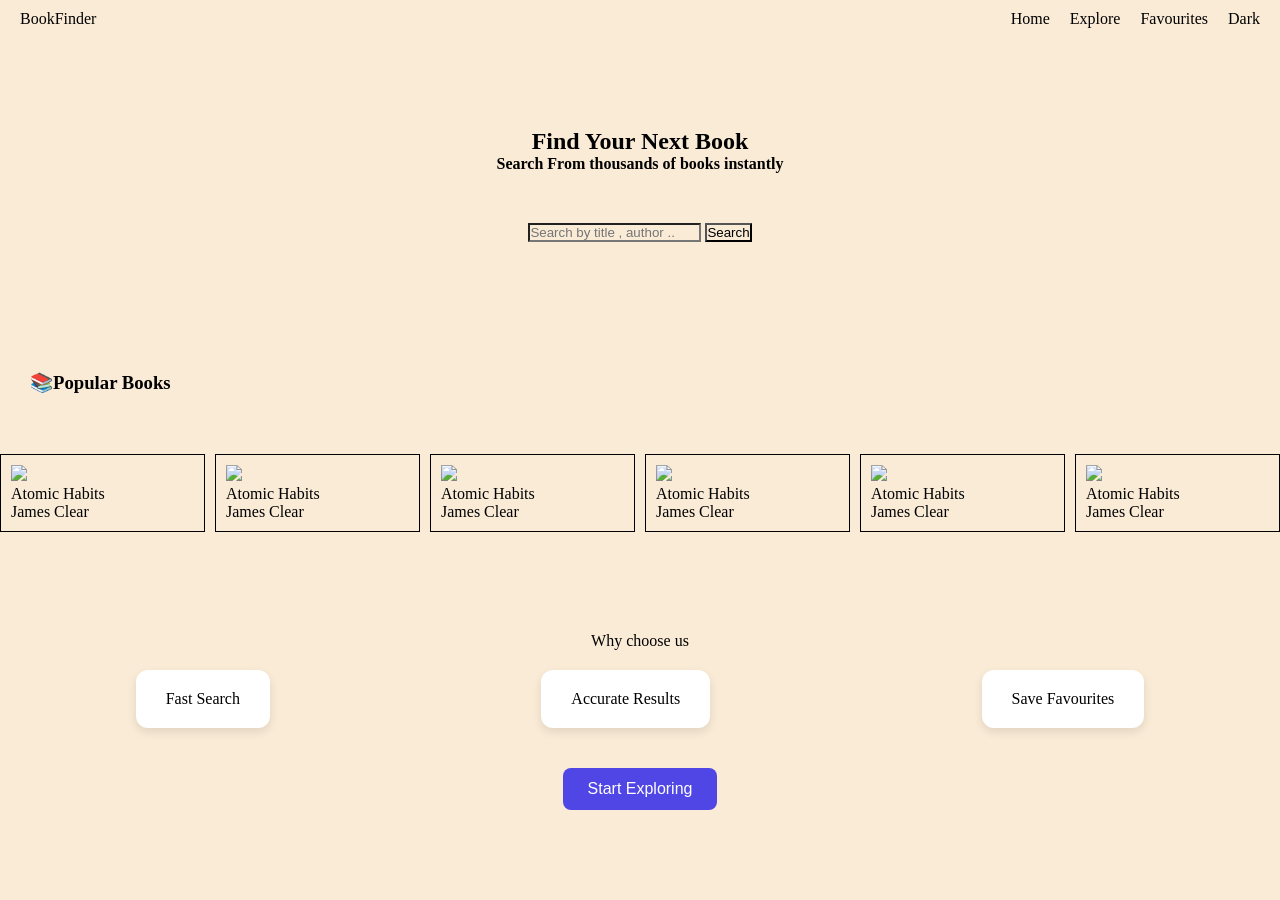
==== index.html @ 24c0fb3f "basic ui" ====
<!DOCTYPE html>
<html lang="en">
<head>
    <meta charset="UTF-8">
    <meta name="viewport" content="width=device-width, initial-scale=1.0">
    <title>Document</title>
    <style>
        *{
            margin: 0;
            padding: 0;
            background-color: antiquewhite;
        }
        #mian{
            height: 100%;
            width: 100%;
        }
        #navi,#navi_sub
        {
            display: flex;
            align-items: center;
        }
        #navi{
            padding-left: 20px;
            padding-top: 10px;
            justify-content: space-between;
        }
        .navi_com{
            margin-right: 20px;
        }
        #head {
            text-align: center;
            margin-top: 100px;
        }
        #searchBar{
            text-align: center;
            margin-top: 50px;
        }
        #popular{
            margin-top: 100px;
        }
        .card{
            width: 200px;
            border: 1px solid black;
            padding: 10px;
        }
        #cards{
            display: flex;
            gap: 10px;
            overflow-x: auto;
        }
        #books{
            margin-bottom: 30px;
            padding: 30px;
        }
        #why{
            text-align: center;
            margin-top: 100px;
            margin-bottom: 20px;

        }
        #subitem{
            display: flex;
            align-items: center;
            justify-content:space-around;
            
        }
        #start{
        display: block;
        margin: 40px auto;     
        padding: 12px 25px;
        background-color: #4f46e5;
        color: white;
        border: none;
        border-radius: 8px;
        font-size: 16px;
        cursor: pointer;
        transition: 0.2s;
        }
        .card img{
            width: 100%;
            height: auto;
            object-fit: cover;
        }
        .sub{
            background: white;
            padding: 20px 30px;
            border-radius: 12px;
            box-shadow: 0 4px 10px rgba(0,0,0,0.1);
            font-weight: 500;
            transition: 0.2s;
            cursor: pointer;
        }
    </style>
</head>
<body>
    <div id="main">
        <div id="navi">
            <div>BookFinder</div>
            <div id="navi_sub">
                <div class="navi_com">Home</div>
                <div class="navi_com">Explore</div>
                <div class="navi_com">Favourites</div>
                <div class="navi_com">Dark</div>
            </div>
        </div>
        <div id="head">
            <h2>Find Your Next Book</h2>
            <h4>Search From thousands of  books instantly</h4>
        </div>
        <div id="searchBar">
            <input type="text" placeholder="Search by title , author ..">
            <button>Search</button>
        </div>
        <div id="popular">
            <h3 id="books"> 📚Popular Books</h3>
            <div id="cards">
                <div class="card">
                    <img src="https://0.academia-photos.com/attachment_thumbnails/105741810/mini_magick20230915-1-9p5k2q.png?1694777602">
                    <p>Atomic Habits</p>
                    <p>James Clear</p>
                </div>
                <div class="card">
                    <img src="https://0.academia-photos.com/attachment_thumbnails/105741810/mini_magick20230915-1-9p5k2q.png?1694777602">
                    <p>Atomic Habits</p>
                    <p>James Clear</p>
                </div>
                <div class="card">
                    <img src="https://0.academia-photos.com/attachment_thumbnails/105741810/mini_magick20230915-1-9p5k2q.png?1694777602">
                    <p>Atomic Habits</p>
                    <p>James Clear</p>
                </div>
                <div class="card">
                    <img src="https://0.academia-photos.com/attachment_thumbnails/105741810/mini_magick20230915-1-9p5k2q.png?1694777602">
                    <p>Atomic Habits</p>
                    <p>James Clear</p>
                </div>
                <div class="card">
                    <img src="https://0.academia-photos.com/attachment_thumbnails/105741810/mini_magick20230915-1-9p5k2q.png?1694777602">
                    <p>Atomic Habits</p>
                    <p>James Clear</p>
                </div>
                <div class="card">
                    <img src="https://0.academia-photos.com/attachment_thumbnails/105741810/mini_magick20230915-1-9p5k2q.png?1694777602">
                    <p>Atomic Habits</p>
                    <p>James Clear</p>
                </div>

            </div>
        </div>
        <div id="bottom">
            <div id="why">Why choose us</div>
            <div id="subitem">
                <div class="sub">Fast Search</div>
                <div class="sub">Accurate Results</div>
                <div class="sub">Save Favourites</div>
            </div>
        </div>
        <button id="start">Start Exploring</button>
        

    </div>
</body>
</html>
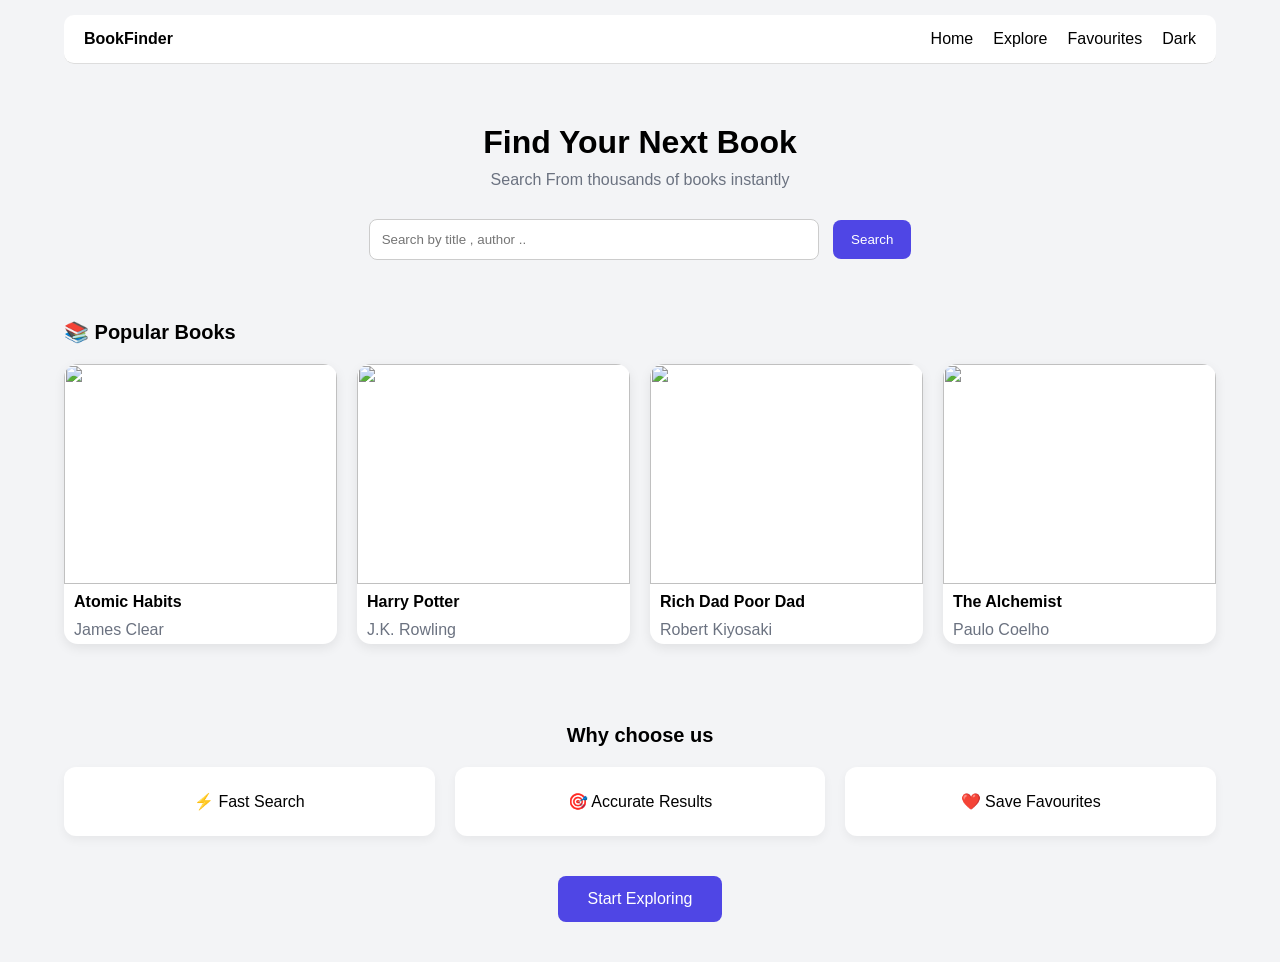
==== commit 9da21ae6: "working on dark mode" ====
--- a/index.html
+++ b/index.html
@@ -1,163 +1,363 @@
 <!DOCTYPE html>
 <html lang="en">
 <head>
-    <meta charset="UTF-8">
-    <meta name="viewport" content="width=device-width, initial-scale=1.0">
-    <title>Document</title>
-    <style>
-        *{
-            margin: 0;
-            padding: 0;
-            background-color: antiquewhite;
-        }
-        #mian{
-            height: 100%;
-            width: 100%;
-        }
-        #navi,#navi_sub
-        {
-            display: flex;
-            align-items: center;
-        }
-        #navi{
-            padding-left: 20px;
-            padding-top: 10px;
-            justify-content: space-between;
-        }
-        .navi_com{
-            margin-right: 20px;
-        }
-        #head {
-            text-align: center;
-            margin-top: 100px;
-        }
-        #searchBar{
-            text-align: center;
-            margin-top: 50px;
-        }
-        #popular{
-            margin-top: 100px;
-        }
-        .card{
-            width: 200px;
-            border: 1px solid black;
-            padding: 10px;
-        }
-        #cards{
-            display: flex;
-            gap: 10px;
-            overflow-x: auto;
-        }
-        #books{
-            margin-bottom: 30px;
-            padding: 30px;
-        }
-        #why{
-            text-align: center;
-            margin-top: 100px;
-            margin-bottom: 20px;
-
-        }
-        #subitem{
-            display: flex;
-            align-items: center;
-            justify-content:space-around;
-            
-        }
-        #start{
-        display: block;
-        margin: 40px auto;     
-        padding: 12px 25px;
-        background-color: #4f46e5;
-        color: white;
-        border: none;
-        border-radius: 8px;
-        font-size: 16px;
-        cursor: pointer;
-        transition: 0.2s;
-        }
-        .card img{
-            width: 100%;
-            height: auto;
-            object-fit: cover;
-        }
-        .sub{
-            background: white;
-            padding: 20px 30px;
-            border-radius: 12px;
-            box-shadow: 0 4px 10px rgba(0,0,0,0.1);
-            font-weight: 500;
-            transition: 0.2s;
-            cursor: pointer;
-        }
-    </style>
+<meta charset="UTF-8">
+<meta name="viewport" content="width=device-width, initial-scale=1.0">
+<title>BookFinder</title>
+
+<style>
+*{
+    margin: 0;
+    padding: 0;
+    box-sizing: border-box;
+    transition: all 0.2s ease;
+}
+
+body{
+    background-color: #f3f4f6;
+    font-family: Arial, sans-serif;
+}
+
+#main{
+    width: 90%;
+    max-width: 1200px;
+    margin: auto;
+}
+
+/* NAVBAR */
+#navi{
+    display: flex;
+    justify-content: space-between;
+    align-items: center;
+    padding: 15px 20px;
+    background: white;
+    border-bottom: 1px solid #ddd;
+    border-radius: 10px;
+    margin-top: 15px;
+}
+
+#navi_sub{
+    display: flex;
+}
+
+.navi_com{
+    margin-left: 20px;
+    cursor: pointer;
+    font-weight: 500;
+}
+
+.navi_com:hover{
+    color: #4f46e5;
+}
+
+/* HERO */
+#head{
+    text-align: center;
+    margin-top: 60px;
+}
+
+#head h2{
+    font-size: 32px;
+    font-weight: 700;
+    margin-bottom: 10px;
+}
+
+#head h4{
+    color: #6b7280;
+    font-weight: 500;
+}
+
+/* SEARCH */
+#searchBar{
+    text-align: center;
+    margin-top: 30px;
+}
+
+#searchBar input{
+    width: 60%;
+    max-width: 450px;
+    padding: 12px;
+    border: 1px solid #ccc;
+    border-radius: 8px;
+}
+
+#searchBar button{
+    padding: 12px 18px;
+    margin-left: 10px;
+    background-color: #4f46e5;
+    color: white;
+    border: none;
+    border-radius: 8px;
+    cursor: pointer;
+}
+
+/* BOOK SECTION */
+#books{
+    margin-top: 60px;
+    font-size: 20px;
+    font-weight: 600;
+}
+
+#cards{
+    display: grid;
+    grid-template-columns: repeat(4,1fr);
+    gap: 20px;
+    margin-top: 20px;
+}
+
+/* CARD */
+.card{
+    background: white;
+    border-radius: 14px;
+    overflow: hidden;
+    box-shadow: 0 4px 12px rgba(0,0,0,0.08);
+    cursor: pointer;
+}
+
+.card img{
+    width: 100%;
+    height: 220px;
+    object-fit: cover;
+}
+
+.card p{
+    padding: 5px 10px;
+}
+
+.card p:first-of-type{
+    font-weight: 600;
+}
+
+.card p:last-of-type{
+    color: #6b7280;
+}
+
+.card:hover{
+    transform: translateY(-6px);
+}
+
+.card:hover img{
+    transform: scale(1.05);
+    transition: 0.3s;
+}
+
+/* FEATURES */
+#why{
+    text-align: center;
+    margin-top: 80px;
+    font-size: 20px;
+    font-weight: 600;
+}
+
+#subitem{
+    display: flex;
+    gap: 20px;
+    margin-top: 20px;
+}
+
+.sub{
+    flex: 1;
+    background: white;
+    padding: 25px;
+    text-align: center;
+    border-radius: 12px;
+    box-shadow: 0 4px 10px rgba(0,0,0,0.05);
+    font-weight: 500;
+}
+
+#start{
+    display: block;
+    margin: 40px auto;
+    padding: 14px 30px;
+    background-color: #4f46e5;
+    color: white;
+    border: none;
+    border-radius: 8px;
+    font-size: 16px;
+    cursor: pointer;
+}
+
+/* DARK MODE */
+.dark{
+    background-color: #0b1220;
+    color: #e2e8f0;
+}
+
+/* NAVBAR */
+.dark #navi{
+    background: #1e293b;
+    border-bottom: 1px solid #334155;
+}
+
+/* NAV TEXT */
+.dark .navi_com{
+    color: #e2e8f0;
+}
+
+.dark .navi_com:hover{
+    color: #818cf8;
+}
+
+/* HEADINGS */
+.dark #head h2{
+    color: #ffffff;
+    font-weight: 700;
+}
+
+.dark #head h4{
+    color: #cbd5f5;
+}
+
+/* SEARCH */
+.dark #searchBar input{
+    background: #1e293b;
+    color: #f1f5f9;
+    border: 1px solid #475569;
+}
+
+/* CARDS */
+.dark .card{
+    background: #1e293b;
+    border: 1px solid #334155;
+    box-shadow: 0 4px 12px rgba(0,0,0,0.5);
+}
+
+/* CARD TEXT */
+.dark .card p:first-of-type{
+    color: #ffffff;
+}
+
+.dark .card p:last-of-type{
+    color: #cbd5f5;
+}
+
+/* FEATURES */
+.dark .sub{
+    background: #1e293b;
+    border: 1px solid #334155;
+    color: #ffffff;
+}
+
+/* BUTTON */
+.dark #start{
+    background-color: #6366f1;
+}
+
+/* TITLES */
+.dark #books,
+.dark #why{
+    color: #ffffff;
+}
+
+/* RESPONSIVE */
+@media(max-width:900px){
+    #cards{
+        grid-template-columns: repeat(2,1fr);
+    }
+    #subitem{
+        flex-direction: column;
+    }
+}
+
+@media(max-width:500px){
+    #cards{
+        grid-template-columns: 1fr;
+    }
+    #searchBar input{
+        width: 100%;
+        margin-bottom: 10px;
+    }
+    #searchBar button{
+        width: 100%;
+    }
+}
+</style>
 </head>
+
 <body>
-    <div id="main">
-        <div id="navi">
-            <div>BookFinder</div>
-            <div id="navi_sub">
-                <div class="navi_com">Home</div>
-                <div class="navi_com">Explore</div>
-                <div class="navi_com">Favourites</div>
-                <div class="navi_com">Dark</div>
-            </div>
-        </div>
-        <div id="head">
-            <h2>Find Your Next Book</h2>
-            <h4>Search From thousands of  books instantly</h4>
-        </div>
-        <div id="searchBar">
-            <input type="text" placeholder="Search by title , author ..">
-            <button>Search</button>
-        </div>
-        <div id="popular">
-            <h3 id="books"> 📚Popular Books</h3>
-            <div id="cards">
-                <div class="card">
-                    <img src="https://0.academia-photos.com/attachment_thumbnails/105741810/mini_magick20230915-1-9p5k2q.png?1694777602">
-                    <p>Atomic Habits</p>
-                    <p>James Clear</p>
-                </div>
-                <div class="card">
-                    <img src="https://0.academia-photos.com/attachment_thumbnails/105741810/mini_magick20230915-1-9p5k2q.png?1694777602">
-                    <p>Atomic Habits</p>
-                    <p>James Clear</p>
-                </div>
-                <div class="card">
-                    <img src="https://0.academia-photos.com/attachment_thumbnails/105741810/mini_magick20230915-1-9p5k2q.png?1694777602">
-                    <p>Atomic Habits</p>
-                    <p>James Clear</p>
-                </div>
-                <div class="card">
-                    <img src="https://0.academia-photos.com/attachment_thumbnails/105741810/mini_magick20230915-1-9p5k2q.png?1694777602">
-                    <p>Atomic Habits</p>
-                    <p>James Clear</p>
-                </div>
-                <div class="card">
-                    <img src="https://0.academia-photos.com/attachment_thumbnails/105741810/mini_magick20230915-1-9p5k2q.png?1694777602">
-                    <p>Atomic Habits</p>
-                    <p>James Clear</p>
-                </div>
-                <div class="card">
-                    <img src="https://0.academia-photos.com/attachment_thumbnails/105741810/mini_magick20230915-1-9p5k2q.png?1694777602">
-                    <p>Atomic Habits</p>
-                    <p>James Clear</p>
-                </div>
-
-            </div>
-        </div>
-        <div id="bottom">
-            <div id="why">Why choose us</div>
-            <div id="subitem">
-                <div class="sub">Fast Search</div>
-                <div class="sub">Accurate Results</div>
-                <div class="sub">Save Favourites</div>
-            </div>
-        </div>
-        <button id="start">Start Exploring</button>
-        
-
-    </div>
+
+<div id="main">
+
+    <div id="navi">
+        <div><b>BookFinder</b></div>
+        <div id="navi_sub">
+            <div class="navi_com">Home</div>
+            <div class="navi_com" onclick="location.href='explore.html'">Explore</div>
+            <div class="navi_com">Favourites</div>
+            <div class="navi_com" id="darkBtn">Dark</div>
+        </div>
+    </div>
+
+    <div id="head">
+        <h2>Find Your Next Book</h2>
+        <h4>Search From thousands of books instantly</h4>
+    </div>
+
+    <div id="searchBar">
+        <input type="text" placeholder="Search by title , author ..">
+        <button>Search</button>
+    </div>
+
+    <div id="books">📚 Popular Books</div>
+
+    <div id="cards">
+        <div class="card">
+            <img src="https://covers.openlibrary.org/b/id/8231856-M.jpg">
+            <p><b>Atomic Habits</b></p>
+            <p>James Clear</p>
+        </div>
+
+        <div class="card">
+            <img src="https://covers.openlibrary.org/b/id/240726-M.jpg">
+            <p><b>Harry Potter</b></p>
+            <p>J.K. Rowling</p>
+        </div>
+
+        <div class="card">
+            <img src="https://covers.openlibrary.org/b/id/8228691-M.jpg">
+            <p><b>Rich Dad Poor Dad</b></p>
+            <p>Robert Kiyosaki</p>
+        </div>
+
+        <div class="card">
+            <img src="https://covers.openlibrary.org/b/id/9259251-M.jpg">
+            <p><b>The Alchemist</b></p>
+            <p>Paulo Coelho</p>
+        </div>
+    </div>
+
+    <div id="why">Why choose us</div>
+
+    <div id="subitem">
+        <div class="sub">⚡ Fast Search</div>
+        <div class="sub">🎯 Accurate Results</div>
+        <div class="sub">❤️ Save Favourites</div>
+    </div>
+
+    <button id="start" onclick="location.href='explore.html'">Start Exploring</button>
+
+</div>
+
+<script>
+let darkBtn = document.getElementById("darkBtn")
+
+if(localStorage.getItem("theme")==="dark"){
+    document.documentElement.classList.add("dark")
+    darkBtn.innerText="Light"
+}
+
+darkBtn.onclick=()=>{
+    document.documentElement.classList.toggle("dark")
+
+    if(document.documentElement.classList.contains("dark")){
+        localStorage.setItem("theme","dark")
+        darkBtn.innerText="Light"
+    }else{
+        localStorage.setItem("theme","light")
+        darkBtn.innerText="Dark"
+    }
+}
+</script>
+
 </body>
 </html>
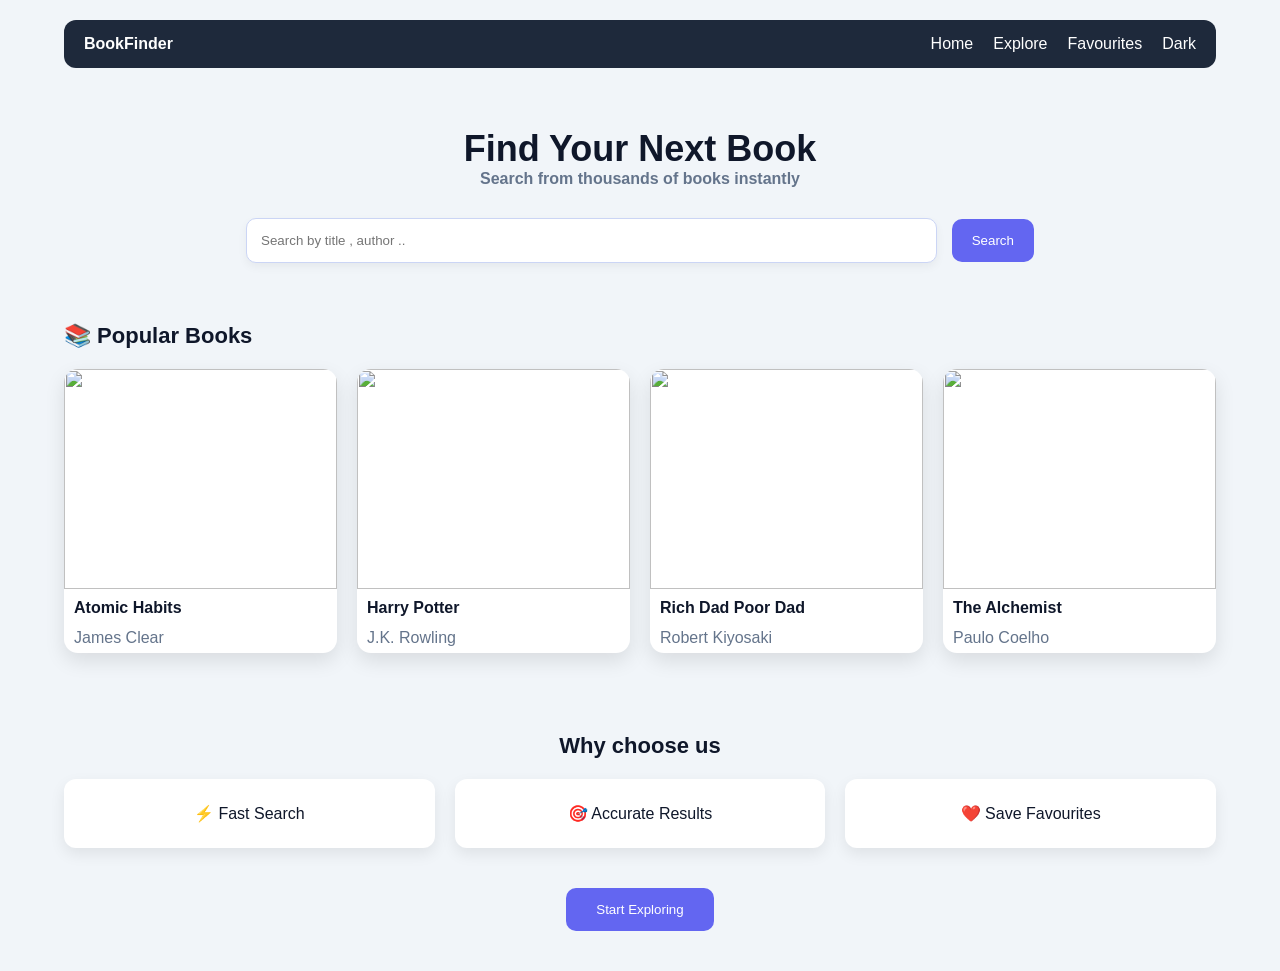
==== commit d08e058a: "finally Project completed" ====
--- a/index.html
+++ b/index.html
@@ -4,276 +4,8 @@
 <meta charset="UTF-8">
 <meta name="viewport" content="width=device-width, initial-scale=1.0">
 <title>BookFinder</title>
-
-<style>
-*{
-    margin: 0;
-    padding: 0;
-    box-sizing: border-box;
-    transition: all 0.2s ease;
-}
-
-body{
-    background-color: #f3f4f6;
-    font-family: Arial, sans-serif;
-}
-
-#main{
-    width: 90%;
-    max-width: 1200px;
-    margin: auto;
-}
-
-/* NAVBAR */
-#navi{
-    display: flex;
-    justify-content: space-between;
-    align-items: center;
-    padding: 15px 20px;
-    background: white;
-    border-bottom: 1px solid #ddd;
-    border-radius: 10px;
-    margin-top: 15px;
-}
-
-#navi_sub{
-    display: flex;
-}
-
-.navi_com{
-    margin-left: 20px;
-    cursor: pointer;
-    font-weight: 500;
-}
-
-.navi_com:hover{
-    color: #4f46e5;
-}
-
-/* HERO */
-#head{
-    text-align: center;
-    margin-top: 60px;
-}
-
-#head h2{
-    font-size: 32px;
-    font-weight: 700;
-    margin-bottom: 10px;
-}
-
-#head h4{
-    color: #6b7280;
-    font-weight: 500;
-}
-
-/* SEARCH */
-#searchBar{
-    text-align: center;
-    margin-top: 30px;
-}
-
-#searchBar input{
-    width: 60%;
-    max-width: 450px;
-    padding: 12px;
-    border: 1px solid #ccc;
-    border-radius: 8px;
-}
-
-#searchBar button{
-    padding: 12px 18px;
-    margin-left: 10px;
-    background-color: #4f46e5;
-    color: white;
-    border: none;
-    border-radius: 8px;
-    cursor: pointer;
-}
-
-/* BOOK SECTION */
-#books{
-    margin-top: 60px;
-    font-size: 20px;
-    font-weight: 600;
-}
-
-#cards{
-    display: grid;
-    grid-template-columns: repeat(4,1fr);
-    gap: 20px;
-    margin-top: 20px;
-}
-
-/* CARD */
-.card{
-    background: white;
-    border-radius: 14px;
-    overflow: hidden;
-    box-shadow: 0 4px 12px rgba(0,0,0,0.08);
-    cursor: pointer;
-}
-
-.card img{
-    width: 100%;
-    height: 220px;
-    object-fit: cover;
-}
-
-.card p{
-    padding: 5px 10px;
-}
-
-.card p:first-of-type{
-    font-weight: 600;
-}
-
-.card p:last-of-type{
-    color: #6b7280;
-}
-
-.card:hover{
-    transform: translateY(-6px);
-}
-
-.card:hover img{
-    transform: scale(1.05);
-    transition: 0.3s;
-}
-
-/* FEATURES */
-#why{
-    text-align: center;
-    margin-top: 80px;
-    font-size: 20px;
-    font-weight: 600;
-}
-
-#subitem{
-    display: flex;
-    gap: 20px;
-    margin-top: 20px;
-}
-
-.sub{
-    flex: 1;
-    background: white;
-    padding: 25px;
-    text-align: center;
-    border-radius: 12px;
-    box-shadow: 0 4px 10px rgba(0,0,0,0.05);
-    font-weight: 500;
-}
-
-#start{
-    display: block;
-    margin: 40px auto;
-    padding: 14px 30px;
-    background-color: #4f46e5;
-    color: white;
-    border: none;
-    border-radius: 8px;
-    font-size: 16px;
-    cursor: pointer;
-}
-
-/* DARK MODE */
-.dark{
-    background-color: #0b1220;
-    color: #e2e8f0;
-}
-
-/* NAVBAR */
-.dark #navi{
-    background: #1e293b;
-    border-bottom: 1px solid #334155;
-}
-
-/* NAV TEXT */
-.dark .navi_com{
-    color: #e2e8f0;
-}
-
-.dark .navi_com:hover{
-    color: #818cf8;
-}
-
-/* HEADINGS */
-.dark #head h2{
-    color: #ffffff;
-    font-weight: 700;
-}
-
-.dark #head h4{
-    color: #cbd5f5;
-}
-
-/* SEARCH */
-.dark #searchBar input{
-    background: #1e293b;
-    color: #f1f5f9;
-    border: 1px solid #475569;
-}
-
-/* CARDS */
-.dark .card{
-    background: #1e293b;
-    border: 1px solid #334155;
-    box-shadow: 0 4px 12px rgba(0,0,0,0.5);
-}
-
-/* CARD TEXT */
-.dark .card p:first-of-type{
-    color: #ffffff;
-}
-
-.dark .card p:last-of-type{
-    color: #cbd5f5;
-}
-
-/* FEATURES */
-.dark .sub{
-    background: #1e293b;
-    border: 1px solid #334155;
-    color: #ffffff;
-}
-
-/* BUTTON */
-.dark #start{
-    background-color: #6366f1;
-}
-
-/* TITLES */
-.dark #books,
-.dark #why{
-    color: #ffffff;
-}
-
-/* RESPONSIVE */
-@media(max-width:900px){
-    #cards{
-        grid-template-columns: repeat(2,1fr);
-    }
-    #subitem{
-        flex-direction: column;
-    }
-}
-
-@media(max-width:500px){
-    #cards{
-        grid-template-columns: 1fr;
-    }
-    #searchBar input{
-        width: 100%;
-        margin-bottom: 10px;
-    }
-    #searchBar button{
-        width: 100%;
-    }
-}
-</style>
+<link rel="stylesheet" href="indexStyle.css">
 </head>
-
 <body>
 
 <div id="main">
@@ -281,7 +13,7 @@
     <div id="navi">
         <div><b>BookFinder</b></div>
         <div id="navi_sub">
-            <div class="navi_com">Home</div>
+            <div class="navi_com" onclick="location.href='index.html'">Home</div>
             <div class="navi_com" onclick="location.href='explore.html'">Explore</div>
             <div class="navi_com">Favourites</div>
             <div class="navi_com" id="darkBtn">Dark</div>
@@ -290,12 +22,12 @@
 
     <div id="head">
         <h2>Find Your Next Book</h2>
-        <h4>Search From thousands of books instantly</h4>
+        <h4>Search from thousands of books instantly</h4>
     </div>
 
     <div id="searchBar">
         <input type="text" placeholder="Search by title , author ..">
-        <button>Search</button>
+        <button onclick="location.href='explore.html'">Search</button>
     </div>
 
     <div id="books">📚 Popular Books</div>
@@ -337,27 +69,6 @@
     <button id="start" onclick="location.href='explore.html'">Start Exploring</button>
 
 </div>
-
-<script>
-let darkBtn = document.getElementById("darkBtn")
-
-if(localStorage.getItem("theme")==="dark"){
-    document.documentElement.classList.add("dark")
-    darkBtn.innerText="Light"
-}
-
-darkBtn.onclick=()=>{
-    document.documentElement.classList.toggle("dark")
-
-    if(document.documentElement.classList.contains("dark")){
-        localStorage.setItem("theme","dark")
-        darkBtn.innerText="Light"
-    }else{
-        localStorage.setItem("theme","light")
-        darkBtn.innerText="Dark"
-    }
-}
-</script>
-
+<script src="index.js"></script>
 </body>
 </html>
--- a/indexStyle.css
+++ b/indexStyle.css
@@ -0,0 +1,222 @@
+
+*{
+    margin:0;
+    padding:0;
+    box-sizing:border-box;
+    font-family:Arial;
+    transition:0.2s ease;
+}
+
+body{
+    background:#f1f5f9;
+    color:#0f172a;
+}
+
+#main{
+    width:90%;
+    max-width:1200px;
+    margin:auto;
+}
+
+/* NAVBAR */
+#navi{
+    display:flex;
+    justify-content:space-between;
+    align-items:center;
+    padding:15px 20px;
+    background:#1e293b;
+    color:white;
+    border-radius:12px;
+    margin-top:20px;
+}
+
+#navi_sub{
+    display:flex;
+}
+
+.navi_com{
+    margin-left:20px;
+    cursor:pointer;
+}
+
+.navi_com:hover{
+    color:#818cf8;
+}
+
+/* HERO */
+#head{
+    text-align:center;
+    margin-top:60px;
+}
+
+#head h2{
+    font-size:36px;
+}
+
+#head h4{
+    color:#64748b;
+}
+
+/* SEARCH */
+#searchBar{
+    text-align:center;
+    margin-top:30px;
+}
+
+#searchBar input{
+    width:60%;
+    padding:14px;
+    border-radius:10px;
+    border:1px solid #cbd5f5;
+    box-shadow:0 4px 10px rgba(0,0,0,0.05);
+}
+
+#searchBar button{
+    padding:14px 20px;
+    background:#6366f1;
+    color:white;
+    border:none;
+    border-radius:10px;
+    margin-left:10px;
+    cursor:pointer;
+}
+
+#searchBar button:hover{
+    transform:scale(1.05);
+}
+
+
+#books{
+    margin-top:60px;
+    font-size:22px;
+    font-weight:600;
+}
+
+
+#cards{
+    display:grid;
+    grid-template-columns:repeat(4,1fr);
+    gap:20px;
+    margin-top:20px;
+}
+
+.card{
+    background:white;
+    border-radius:14px;
+    overflow:hidden;
+    box-shadow:0 8px 20px rgba(0,0,0,0.1);
+    cursor:pointer;
+}
+
+.card img{
+    width:100%;
+    height:220px;
+    object-fit:cover;
+}
+
+.card p{
+    padding:6px 10px;
+}
+
+.card p:first-of-type{
+    font-weight:600;
+}
+
+.card p:last-of-type{
+    color:#64748b;
+}
+
+.card:hover{
+    transform:translateY(-8px) scale(1.02);
+}
+
+
+#why{
+    text-align:center;
+    margin-top:80px;
+    font-size:22px;
+    font-weight:600;
+}
+
+#subitem{
+    display:flex;
+    gap:20px;
+    margin-top:20px;
+}
+
+.sub{
+    flex:1;
+    background:white;
+    padding:25px;
+    border-radius:12px;
+    text-align:center;
+    box-shadow:0 6px 15px rgba(0,0,0,0.08);
+}
+
+
+#start{
+    display:block;
+    margin:40px auto;
+    padding:14px 30px;
+    background:#6366f1;
+    color:white;
+    border:none;
+    border-radius:10px;
+    cursor:pointer;
+}
+
+#start:hover{
+    transform:scale(1.05);
+}
+
+
+.dark body{
+    background:#020617;
+    color:#e2e8f0;
+}
+
+.dark #navi{
+    background:#020617;
+    border:1px solid #334155;
+}
+
+.dark .card{
+    background:#020617;
+    border:1px solid #334155;
+    box-shadow:0 8px 25px rgba(0,0,0,0.6);
+}
+
+.dark .card p:last-of-type{
+    color:#94a3b8;
+}
+
+.dark .sub{
+    background:#020617;
+    border:1px solid #334155;
+}
+
+.dark #searchBar input{
+    background:#020617;
+    border:1px solid #334155;
+    color:white;
+}
+
+.dark #head h4{
+    color:#94a3b8;
+}
+
+@media(max-width:900px){
+    #cards{grid-template-columns:repeat(2,1fr);}
+    #subitem{flex-direction:column;}
+}
+
+@media(max-width:500px){
+    #cards{grid-template-columns:1fr;}
+    #searchBar input{
+        width:100%;
+        margin-bottom:10px;
+    }
+    #searchBar button{
+        width:100%;
+    }
+}
